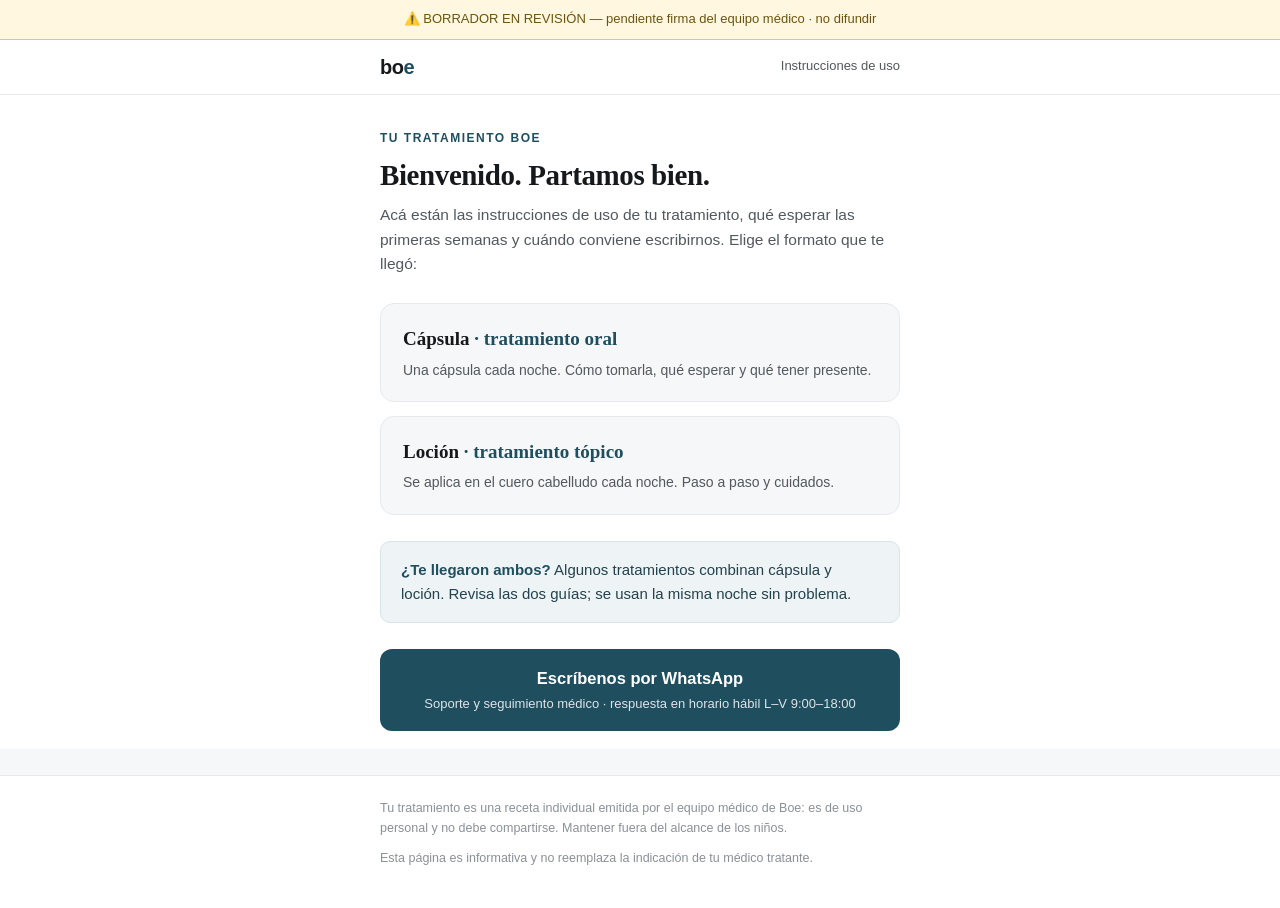
==== instrucciones/index.html @ 443d6fa9 "Instrucciones de uso por producto (oral/tópico) + QRs para etiqueta Páginas mobile-first con instruc" ====
<!DOCTYPE html>
<html lang="es-CL">
<head>
<meta charset="utf-8">
<meta name="viewport" content="width=device-width, initial-scale=1">
<meta name="robots" content="noindex">
<title>Instrucciones de tu tratamiento | boe</title>
<link rel="stylesheet" href="estilo.css">
</head>
<body>
<div class="estado">⚠️ BORRADOR EN REVISIÓN — pendiente firma del equipo médico · no difundir</div>
<div class="topbar"><div class="wrap">
  <div class="logo">bo<span>e</span></div>
  <div class="nav">Instrucciones de uso</div>
</div></div>
<main><div class="wrap">
  <div class="kicker">Tu tratamiento Boe</div>
  <h1>Bienvenido. Partamos bien.</h1>
  <p class="sub">Acá están las instrucciones de uso de tu tratamiento, qué esperar
  las primeras semanas y cuándo conviene escribirnos. Elige el formato que te llegó:</p>

  <div class="selector">
    <a href="oral.html">
      <div class="t">Cápsula <span>· tratamiento oral</span></div>
      <div class="d">Una cápsula cada noche. Cómo tomarla, qué esperar y qué tener presente.</div>
    </a>
    <a href="topico.html">
      <div class="t">Loción <span>· tratamiento tópico</span></div>
      <div class="d">Se aplica en el cuero cabelludo cada noche. Paso a paso y cuidados.</div>
    </a>
  </div>

  <div class="nota"><strong>¿Te llegaron ambos?</strong> Algunos tratamientos combinan
  cápsula y loción. Revisa las dos guías; se usan la misma noche sin problema.</div>

  <a class="cta" href="https://wa.me/56981202897">Escríbenos por WhatsApp
    <small>Soporte y seguimiento médico · respuesta en horario hábil L–V 9:00–18:00</small></a>
</div></main>
<footer><div class="wrap">
  <p>Tu tratamiento es una receta individual emitida por el equipo médico de Boe:
  es de uso personal y no debe compartirse. Mantener fuera del alcance de los niños.</p>
  <p>Esta página es informativa y no reemplaza la indicación de tu médico tratante.</p>
</div></footer>
</body>
</html>
---- instrucciones/estilo.css ----
/* === Instrucciones de uso boe (QR del frasco) · mobile-first ===============
   Deriva del estándar visual del blog (blog/estilo-articulo.css): misma paleta
   y tono médico/editorial sobrio, compactado para leerse en el teléfono con el
   frasco en la mano. ========================================================== */
:root{
  --tinta:#16191c; --gris:#52585e; --suave:#8a9097;
  --linea:#e7e9ec; --fondo:#ffffff; --crema:#f6f7f8;
  --acento:#1f4e5f; --acento-claro:#eef3f5;
  --amarillo:#fff7e0; --amarillo-borde:#e7c66b;
}
*{box-sizing:border-box;}
body{margin:0; background:var(--crema); color:var(--tinta); line-height:1.6;
  font-family:-apple-system,BlinkMacSystemFont,"Segoe UI",Helvetica,Arial,sans-serif;}
.wrap{max-width:560px; margin:0 auto; padding:0 20px;}
.estado{background:var(--amarillo); border-bottom:1px solid var(--amarillo-borde);
  color:#6b5410; font-size:13px; text-align:center; padding:9px 16px;}
.topbar{border-bottom:1px solid var(--linea); background:var(--fondo);}
.topbar .wrap{display:flex; align-items:center; height:54px; justify-content:space-between;}
.logo{font-weight:700; font-size:20px; letter-spacing:-.5px;} .logo span{color:var(--acento);}
.nav{font-size:13px; color:var(--gris);}
main{background:var(--fondo); padding:34px 0 10px;}
.kicker{color:var(--acento); font-weight:700; font-size:12px; text-transform:uppercase;
  letter-spacing:1.5px; margin-bottom:10px;}
h1{font-family:Georgia,"Times New Roman",serif; font-size:29px; line-height:1.2;
  letter-spacing:-.4px; margin:0 0 10px;}
.sub{color:var(--gris); font-size:15.5px; margin:0 0 26px;}
h2{font-family:Georgia,serif; font-size:20px; letter-spacing:-.2px; margin:34px 0 12px;}
p{font-size:16px; margin:0 0 14px;}
.pasos{list-style:none; counter-reset:paso; padding:0; margin:0 0 8px;}
.pasos li{counter-increment:paso; display:flex; gap:14px; align-items:flex-start;
  padding:13px 0; border-bottom:1px solid var(--linea); font-size:16px;}
.pasos li::before{content:counter(paso); flex:0 0 30px; height:30px; border-radius:50%;
  background:var(--acento); color:#fff; font-weight:700; font-size:15px;
  display:flex; align-items:center; justify-content:center; margin-top:1px;}
.pasos li:last-child{border-bottom:none;}
.timeline{display:flex; flex-direction:column; gap:10px; margin:16px 0 6px;}
.timeline .step{background:var(--crema); border:1px solid var(--linea); border-radius:10px; padding:13px 16px;}
.timeline .when{color:var(--acento); font-weight:700; font-size:13.5px; margin-bottom:3px;}
.timeline .what{font-size:14.5px; color:var(--gris);}
.saber{margin:0; padding:0; list-style:none;}
.saber li{padding:11px 0 11px 26px; border-bottom:1px solid var(--linea);
  font-size:15px; color:#2c3035; position:relative;}
.saber li::before{content:"—"; position:absolute; left:2px; color:var(--acento); font-weight:700;}
.saber li:last-child{border-bottom:none;}
.aviso{background:#fff4f2; border:1px solid #e7b7ad; border-radius:10px; padding:16px 20px;
  margin:18px 0; font-size:15px; color:#7a3326;}
.aviso ul{margin:8px 0 0; padding-left:18px;} .aviso li{margin-bottom:9px;}
.aviso strong{color:#66261a;}
.nota{background:var(--acento-claro); border:1px solid #d8e4e8; border-radius:10px;
  padding:16px 20px; margin:22px 0; font-size:15px; color:#22424d;}
.nota strong{color:var(--acento);}
.cta{display:block; text-align:center; background:var(--acento); color:#fff;
  text-decoration:none; font-weight:700; font-size:16.5px; border-radius:12px;
  padding:16px 18px; margin:26px 0 8px;}
.cta small{display:block; font-weight:400; font-size:13px; opacity:.85; margin-top:3px;}
.btn2{display:block; text-align:center; background:var(--fondo); color:var(--acento);
  border:1.5px solid var(--acento); text-decoration:none; font-weight:600; font-size:15px;
  border-radius:12px; padding:13px 18px; margin:10px 0;}
.selector{display:flex; flex-direction:column; gap:14px; margin:26px 0;}
.selector a{display:block; background:var(--crema); border:1.5px solid var(--linea);
  border-radius:14px; padding:20px 22px; text-decoration:none; color:var(--tinta);}
.selector a:active{border-color:var(--acento);}
.selector .t{font-family:Georgia,serif; font-size:19px; font-weight:700; margin-bottom:4px;}
.selector .t span{color:var(--acento);}
.selector .d{font-size:14px; color:var(--gris);}
footer{background:var(--fondo); border-top:1px solid var(--linea); color:var(--suave);
  font-size:12.5px; padding:22px 0 30px; margin-top:26px;}
footer p{font-size:12.5px; margin:0 0 10px;}
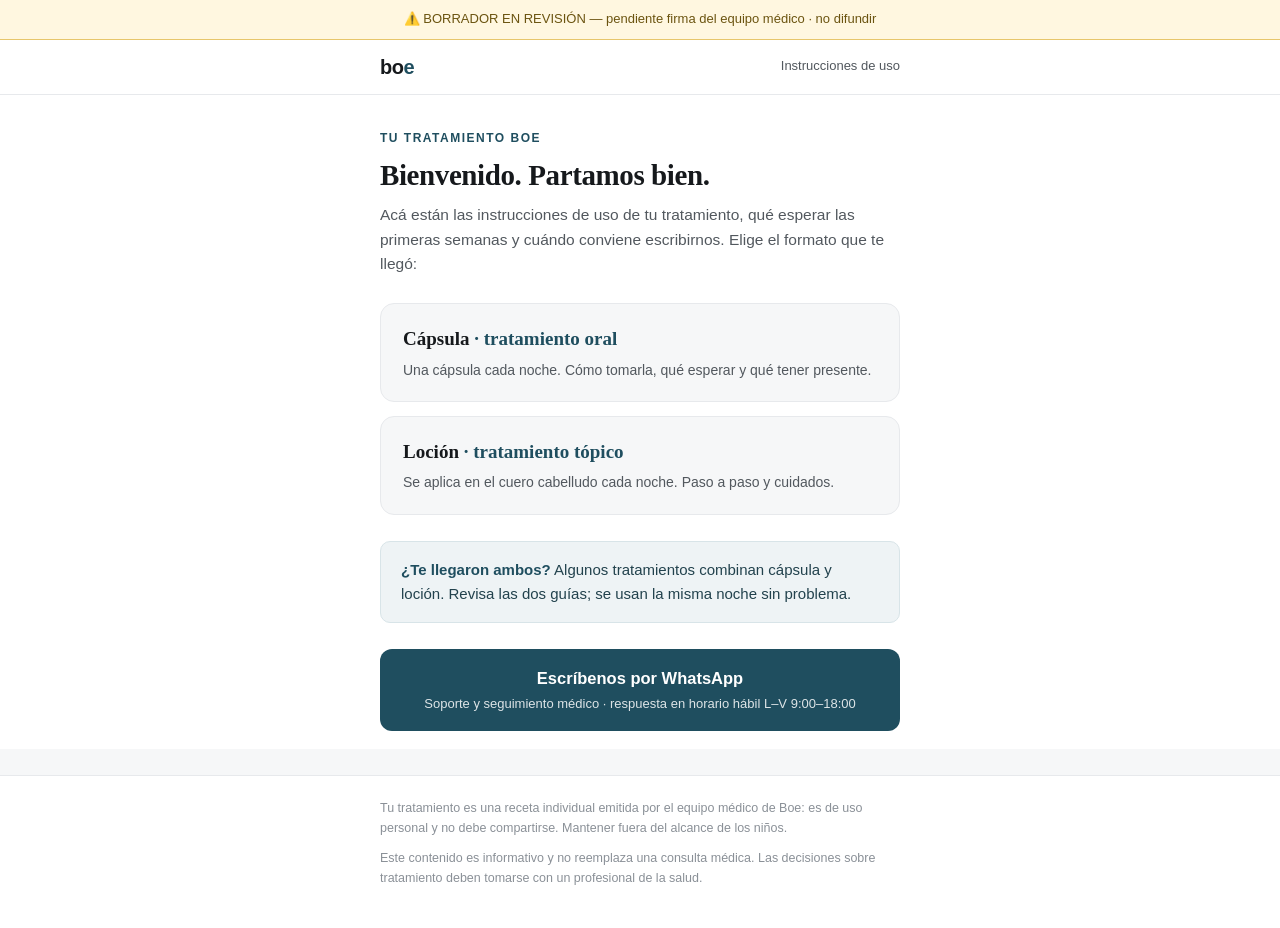
==== commit 2ba055db: "Instrucciones v2: fix Safari iOS + shedding práctico, contraindicaciones y seguimiento - text-size-a" ====
--- a/instrucciones/index.html
+++ b/instrucciones/index.html
@@ -39,7 +39,8 @@
 <footer><div class="wrap">
   <p>Tu tratamiento es una receta individual emitida por el equipo médico de Boe:
   es de uso personal y no debe compartirse. Mantener fuera del alcance de los niños.</p>
-  <p>Esta página es informativa y no reemplaza la indicación de tu médico tratante.</p>
+  <p>Este contenido es informativo y no reemplaza una consulta médica. Las decisiones
+  sobre tratamiento deben tomarse con un profesional de la salud.</p>
 </div></footer>
 </body>
 </html>
--- a/instrucciones/estilo.css
+++ b/instrucciones/estilo.css
@@ -9,6 +9,8 @@
   --amarillo:#fff7e0; --amarillo-borde:#e7c66b;
 }
 *{box-sizing:border-box;}
+:root{color-scheme:light;}
+html{-webkit-text-size-adjust:100%; text-size-adjust:100%;}
 body{margin:0; background:var(--crema); color:var(--tinta); line-height:1.6;
   font-family:-apple-system,BlinkMacSystemFont,"Segoe UI",Helvetica,Arial,sans-serif;}
 .wrap{max-width:560px; margin:0 auto; padding:0 20px;}
@@ -29,9 +31,9 @@
 .pasos{list-style:none; counter-reset:paso; padding:0; margin:0 0 8px;}
 .pasos li{counter-increment:paso; display:flex; gap:14px; align-items:flex-start;
   padding:13px 0; border-bottom:1px solid var(--linea); font-size:16px;}
-.pasos li::before{content:counter(paso); flex:0 0 30px; height:30px; border-radius:50%;
-  background:var(--acento); color:#fff; font-weight:700; font-size:15px;
-  display:flex; align-items:center; justify-content:center; margin-top:1px;}
+.pasos li::before{content:counter(paso); flex:0 0 30px; width:30px; min-width:30px;
+  height:30px; min-height:30px; border-radius:50%; background:var(--acento); color:#fff;
+  font-weight:700; font-size:15px; line-height:30px; text-align:center; margin-top:1px;}
 .pasos li:last-child{border-bottom:none;}
 .timeline{display:flex; flex-direction:column; gap:10px; margin:16px 0 6px;}
 .timeline .step{background:var(--crema); border:1px solid var(--linea); border-radius:10px; padding:13px 16px;}
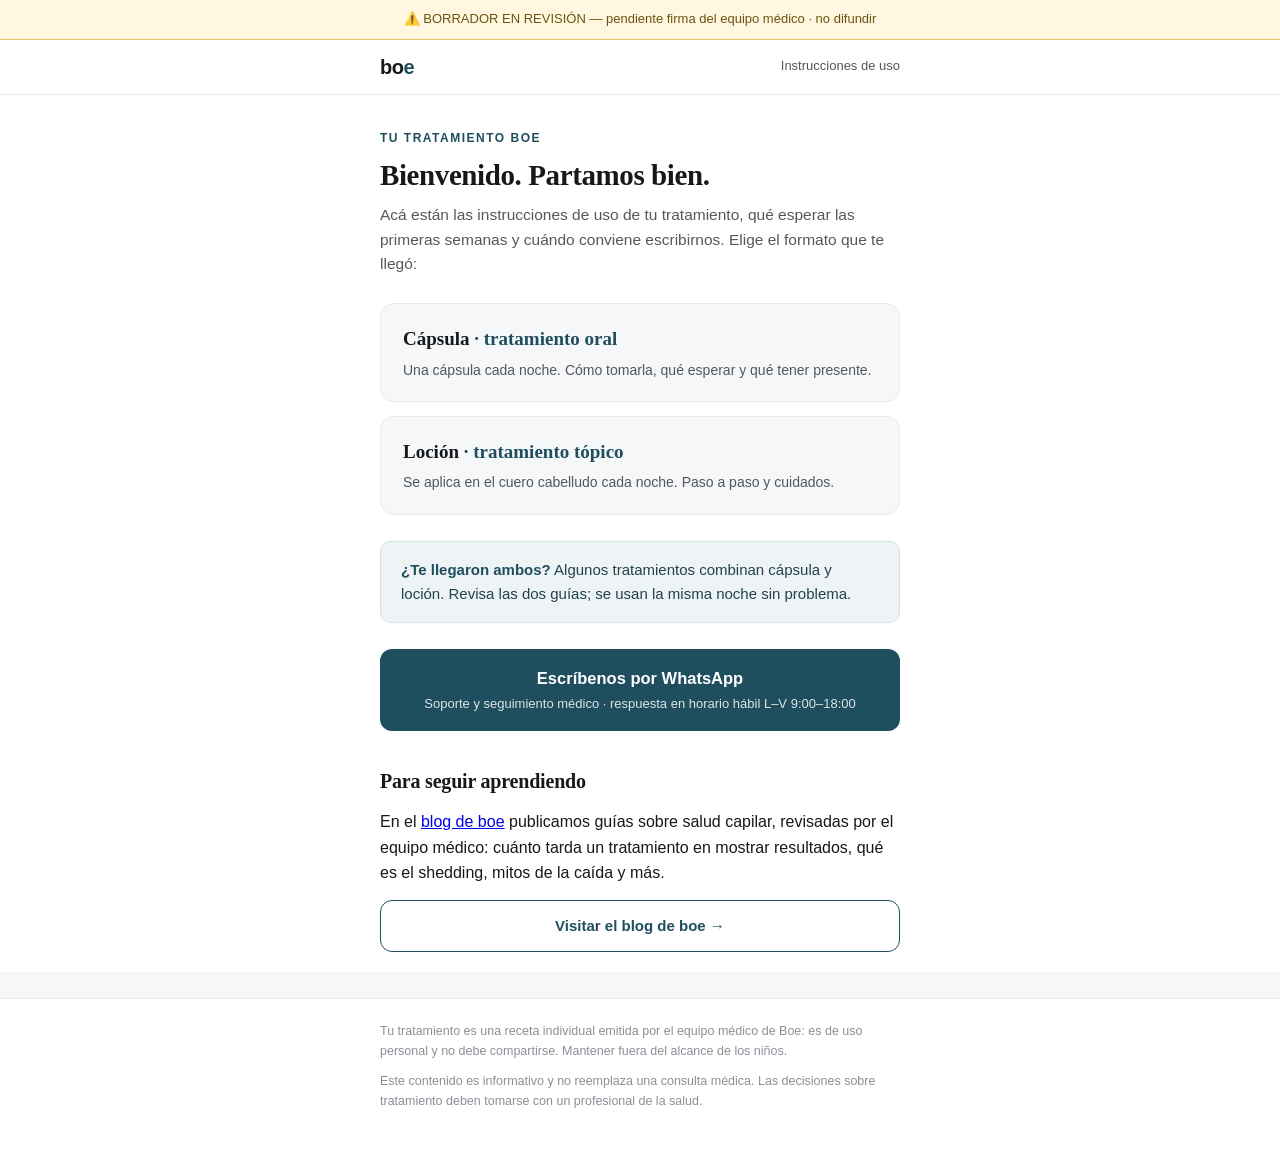
==== commit 5e900f0c: "Instrucciones: sección 'Para seguir aprendiendo' con link al blog de boe Co-Authored-By: Claude Fabl" ====
--- a/instrucciones/index.html
+++ b/instrucciones/index.html
@@ -35,6 +35,12 @@
 
   <a class="cta" href="https://wa.me/56981202897">Escríbenos por WhatsApp
     <small>Soporte y seguimiento médico · respuesta en horario hábil L–V 9:00–18:00</small></a>
+
+  <h2>Para seguir aprendiendo</h2>
+  <p>En el <a href="https://www.boe.cl/blog/">blog de boe</a> publicamos guías sobre salud
+  capilar, revisadas por el equipo médico: cuánto tarda un tratamiento en mostrar
+  resultados, qué es el shedding, mitos de la caída y más.</p>
+  <a class="btn2" href="https://www.boe.cl/blog/">Visitar el blog de boe →</a>
 </div></main>
 <footer><div class="wrap">
   <p>Tu tratamiento es una receta individual emitida por el equipo médico de Boe:
--- a/instrucciones/estilo.css
+++ b/instrucciones/estilo.css
@@ -29,11 +29,11 @@
 h2{font-family:Georgia,serif; font-size:20px; letter-spacing:-.2px; margin:34px 0 12px;}
 p{font-size:16px; margin:0 0 14px;}
 .pasos{list-style:none; counter-reset:paso; padding:0; margin:0 0 8px;}
-.pasos li{counter-increment:paso; display:flex; gap:14px; align-items:flex-start;
-  padding:13px 0; border-bottom:1px solid var(--linea); font-size:16px;}
-.pasos li::before{content:counter(paso); flex:0 0 30px; width:30px; min-width:30px;
-  height:30px; min-height:30px; border-radius:50%; background:var(--acento); color:#fff;
-  font-weight:700; font-size:15px; line-height:30px; text-align:center; margin-top:1px;}
+.pasos li{counter-increment:paso; position:relative; padding:14px 0 14px 46px;
+  border-bottom:1px solid var(--linea); font-size:16px;}
+.pasos li::before{content:counter(paso); position:absolute; left:0; top:13px;
+  width:30px; height:30px; border-radius:50%; background:var(--acento); color:#fff;
+  font-weight:700; font-size:15px; line-height:30px; text-align:center;}
 .pasos li:last-child{border-bottom:none;}
 .timeline{display:flex; flex-direction:column; gap:10px; margin:16px 0 6px;}
 .timeline .step{background:var(--crema); border:1px solid var(--linea); border-radius:10px; padding:13px 16px;}
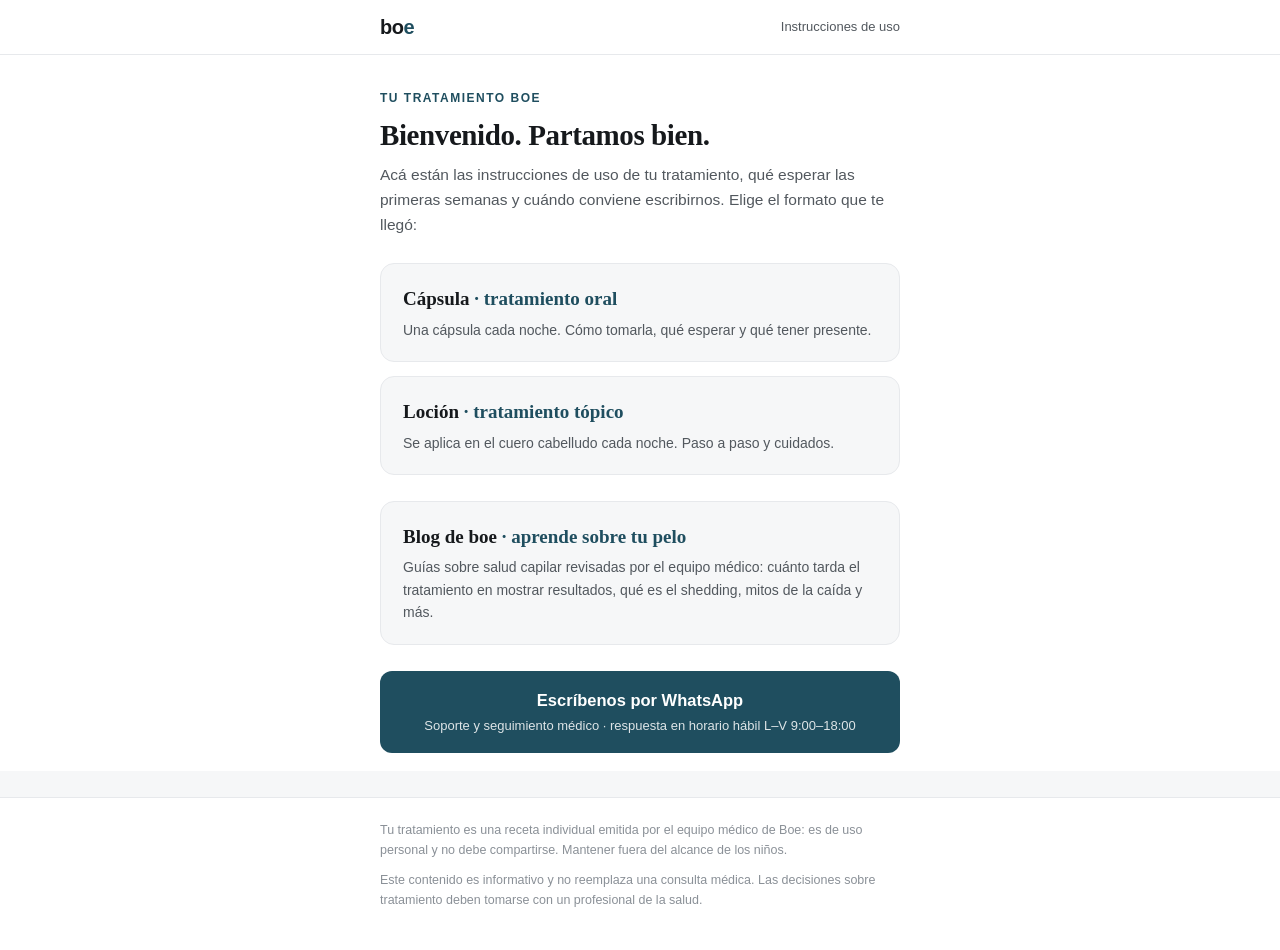
==== commit 8eb561b5: "Instrucciones: card del blog en el selector del índice; quitar banner de borrador Co-Authored-By: Cl" ====
--- a/instrucciones/index.html
+++ b/instrucciones/index.html
@@ -8,7 +8,6 @@
 <link rel="stylesheet" href="estilo.css">
 </head>
 <body>
-<div class="estado">⚠️ BORRADOR EN REVISIÓN — pendiente firma del equipo médico · no difundir</div>
 <div class="topbar"><div class="wrap">
   <div class="logo">bo<span>e</span></div>
   <div class="nav">Instrucciones de uso</div>
@@ -30,17 +29,16 @@
     </a>
   </div>
 
-  <div class="nota"><strong>¿Te llegaron ambos?</strong> Algunos tratamientos combinan
-  cápsula y loción. Revisa las dos guías; se usan la misma noche sin problema.</div>
+  <div class="selector">
+    <a href="https://www.boe.cl/blog/">
+      <div class="t">Blog de boe <span>· aprende sobre tu pelo</span></div>
+      <div class="d">Guías sobre salud capilar revisadas por el equipo médico: cuánto tarda
+      el tratamiento en mostrar resultados, qué es el shedding, mitos de la caída y más.</div>
+    </a>
+  </div>
 
   <a class="cta" href="https://wa.me/56981202897">Escríbenos por WhatsApp
     <small>Soporte y seguimiento médico · respuesta en horario hábil L–V 9:00–18:00</small></a>
-
-  <h2>Para seguir aprendiendo</h2>
-  <p>En el <a href="https://www.boe.cl/blog/">blog de boe</a> publicamos guías sobre salud
-  capilar, revisadas por el equipo médico: cuánto tarda un tratamiento en mostrar
-  resultados, qué es el shedding, mitos de la caída y más.</p>
-  <a class="btn2" href="https://www.boe.cl/blog/">Visitar el blog de boe →</a>
 </div></main>
 <footer><div class="wrap">
   <p>Tu tratamiento es una receta individual emitida por el equipo médico de Boe:
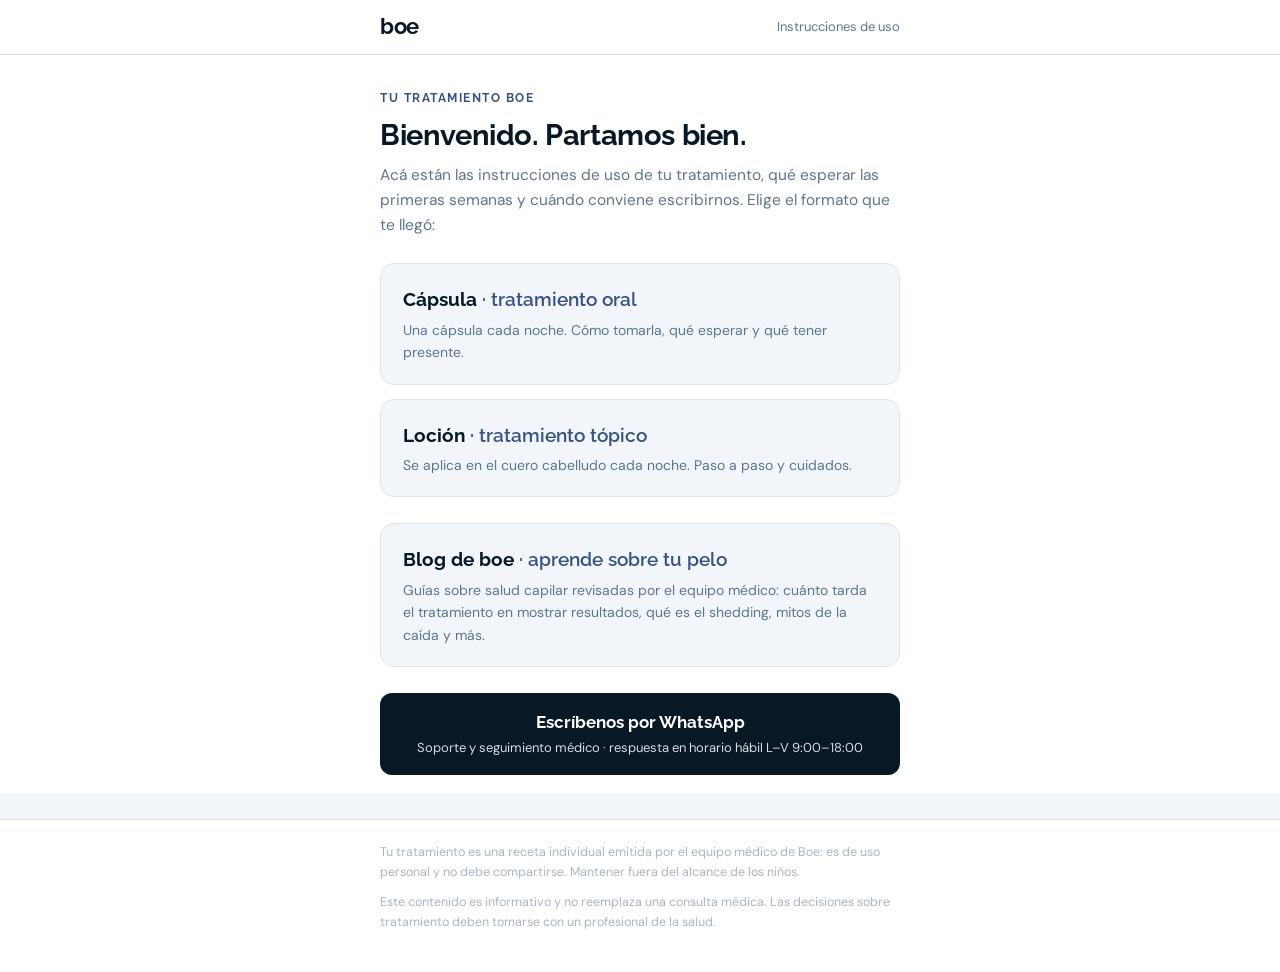
==== commit 414cd5dc: "Instrucciones: re-skin al brandbook 2026 (Raleway+DM Sans, paleta navy/sky) Co-Authored-By: Claude O" ====
--- a/instrucciones/index.html
+++ b/instrucciones/index.html
@@ -5,6 +5,8 @@
 <meta name="viewport" content="width=device-width, initial-scale=1">
 <meta name="robots" content="noindex">
 <title>Instrucciones de tu tratamiento | boe</title>
+<link rel="preconnect" href="https://fonts.googleapis.com">
+<link rel="preconnect" href="https://fonts.gstatic.com" crossorigin>
 <link rel="stylesheet" href="estilo.css">
 </head>
 <body>
--- a/instrucciones/estilo.css
+++ b/instrucciones/estilo.css
@@ -1,69 +1,79 @@
 /* === Instrucciones de uso boe (QR del frasco) · mobile-first ===============
-   Deriva del estándar visual del blog (blog/estilo-articulo.css): misma paleta
-   y tono médico/editorial sobrio, compactado para leerse en el teléfono con el
-   frasco en la mano. ========================================================== */
+   Alineado al BRANDBOOK 2026 y a boe.cl: tipografías Raleway (títulos) + DM Sans
+   (texto), paleta azul (navy #081825 / sky #789ACA / blanco). Tono calmo, editorial
+   y profesional. Compactado para leerse en el teléfono con el frasco en la mano.
+   ========================================================================== */
+@import url('https://fonts.googleapis.com/css2?family=Raleway:wght@500;600;700&family=DM+Sans:wght@400;500;700&display=swap');
 :root{
-  --tinta:#16191c; --gris:#52585e; --suave:#8a9097;
-  --linea:#e7e9ec; --fondo:#ffffff; --crema:#f6f7f8;
-  --acento:#1f4e5f; --acento-claro:#eef3f5;
+  /* marca */
+  --navy:#081825; --sky:#789aca; --blue:#365285; --blue-700:#2a4359;
+  /* semánticos */
+  --tinta:#081825; --texto:#1a2f40; --gris:#5d768f; --suave:#a7b6c7;
+  --linea:#e2e2e1; --fondo:#ffffff; --crema:#f2f6fb;
+  --acento:#365285; --acento-fuerte:#081825; --acento-claro:#e3ecf7;
   --amarillo:#fff7e0; --amarillo-borde:#e7c66b;
+  --tit:"Raleway",-apple-system,BlinkMacSystemFont,"Segoe UI",Helvetica,Arial,sans-serif;
+  --cuerpo:"DM Sans",-apple-system,BlinkMacSystemFont,"Segoe UI",Helvetica,Arial,sans-serif;
 }
 *{box-sizing:border-box;}
 :root{color-scheme:light;}
 html{-webkit-text-size-adjust:100%; text-size-adjust:100%;}
-body{margin:0; background:var(--crema); color:var(--tinta); line-height:1.6;
-  font-family:-apple-system,BlinkMacSystemFont,"Segoe UI",Helvetica,Arial,sans-serif;}
+body{margin:0; background:var(--crema); color:var(--texto); line-height:1.6;
+  font-family:var(--cuerpo); -webkit-font-smoothing:antialiased;}
 .wrap{max-width:560px; margin:0 auto; padding:0 20px;}
 .estado{background:var(--amarillo); border-bottom:1px solid var(--amarillo-borde);
   color:#6b5410; font-size:13px; text-align:center; padding:9px 16px;}
 .topbar{border-bottom:1px solid var(--linea); background:var(--fondo);}
 .topbar .wrap{display:flex; align-items:center; height:54px; justify-content:space-between;}
-.logo{font-weight:700; font-size:20px; letter-spacing:-.5px;} .logo span{color:var(--acento);}
+.logo{font-family:var(--tit); font-weight:700; font-size:22px; letter-spacing:-.5px;
+  color:var(--navy);} .logo span{color:var(--navy);}
 .nav{font-size:13px; color:var(--gris);}
 main{background:var(--fondo); padding:34px 0 10px;}
 .kicker{color:var(--acento); font-weight:700; font-size:12px; text-transform:uppercase;
-  letter-spacing:1.5px; margin-bottom:10px;}
-h1{font-family:Georgia,"Times New Roman",serif; font-size:29px; line-height:1.2;
-  letter-spacing:-.4px; margin:0 0 10px;}
+  letter-spacing:1.5px; margin-bottom:10px; font-family:var(--tit);}
+h1{font-family:var(--tit); font-weight:700; font-size:29px; line-height:1.2;
+  letter-spacing:-.4px; margin:0 0 10px; color:var(--tinta);}
 .sub{color:var(--gris); font-size:15.5px; margin:0 0 26px;}
-h2{font-family:Georgia,serif; font-size:20px; letter-spacing:-.2px; margin:34px 0 12px;}
+h2{font-family:var(--tit); font-weight:600; font-size:20px; letter-spacing:-.2px;
+  margin:34px 0 12px; color:var(--tinta);}
 p{font-size:16px; margin:0 0 14px;}
+a{color:var(--acento);}
 .pasos{list-style:none; counter-reset:paso; padding:0; margin:0 0 8px;}
 .pasos li{counter-increment:paso; position:relative; padding:14px 0 14px 46px;
   border-bottom:1px solid var(--linea); font-size:16px;}
 .pasos li::before{content:counter(paso); position:absolute; left:0; top:13px;
-  width:30px; height:30px; border-radius:50%; background:var(--acento); color:#fff;
-  font-weight:700; font-size:15px; line-height:30px; text-align:center;}
+  width:30px; height:30px; border-radius:50%; background:var(--acento-fuerte); color:#fff;
+  font-family:var(--tit); font-weight:700; font-size:15px; line-height:30px; text-align:center;}
 .pasos li:last-child{border-bottom:none;}
 .timeline{display:flex; flex-direction:column; gap:10px; margin:16px 0 6px;}
 .timeline .step{background:var(--crema); border:1px solid var(--linea); border-radius:10px; padding:13px 16px;}
-.timeline .when{color:var(--acento); font-weight:700; font-size:13.5px; margin-bottom:3px;}
+.timeline .when{color:var(--acento); font-weight:700; font-size:13.5px; margin-bottom:3px; font-family:var(--tit);}
 .timeline .what{font-size:14.5px; color:var(--gris);}
 .saber{margin:0; padding:0; list-style:none;}
 .saber li{padding:11px 0 11px 26px; border-bottom:1px solid var(--linea);
-  font-size:15px; color:#2c3035; position:relative;}
-.saber li::before{content:"—"; position:absolute; left:2px; color:var(--acento); font-weight:700;}
+  font-size:15px; color:var(--texto); position:relative;}
+.saber li::before{content:"—"; position:absolute; left:2px; color:var(--sky); font-weight:700;}
 .saber li:last-child{border-bottom:none;}
 .aviso{background:#fff4f2; border:1px solid #e7b7ad; border-radius:10px; padding:16px 20px;
   margin:18px 0; font-size:15px; color:#7a3326;}
 .aviso ul{margin:8px 0 0; padding-left:18px;} .aviso li{margin-bottom:9px;}
 .aviso strong{color:#66261a;}
-.nota{background:var(--acento-claro); border:1px solid #d8e4e8; border-radius:10px;
-  padding:16px 20px; margin:22px 0; font-size:15px; color:#22424d;}
+.nota{background:var(--acento-claro); border:1px solid #c9d9ef; border-radius:10px;
+  padding:16px 20px; margin:22px 0; font-size:15px; color:var(--blue-700);}
 .nota strong{color:var(--acento);}
-.cta{display:block; text-align:center; background:var(--acento); color:#fff;
+.cta{display:block; text-align:center; background:var(--acento-fuerte); color:#fff;
   text-decoration:none; font-weight:700; font-size:16.5px; border-radius:12px;
-  padding:16px 18px; margin:26px 0 8px;}
-.cta small{display:block; font-weight:400; font-size:13px; opacity:.85; margin-top:3px;}
+  padding:16px 18px; margin:26px 0 8px; font-family:var(--tit);}
+.cta small{display:block; font-weight:400; font-size:13px; opacity:.85; margin-top:3px; font-family:var(--cuerpo);}
 .btn2{display:block; text-align:center; background:var(--fondo); color:var(--acento);
   border:1.5px solid var(--acento); text-decoration:none; font-weight:600; font-size:15px;
-  border-radius:12px; padding:13px 18px; margin:10px 0;}
+  border-radius:12px; padding:13px 18px; margin:10px 0; font-family:var(--tit);}
 .selector{display:flex; flex-direction:column; gap:14px; margin:26px 0;}
 .selector a{display:block; background:var(--crema); border:1.5px solid var(--linea);
   border-radius:14px; padding:20px 22px; text-decoration:none; color:var(--tinta);}
 .selector a:active{border-color:var(--acento);}
-.selector .t{font-family:Georgia,serif; font-size:19px; font-weight:700; margin-bottom:4px;}
-.selector .t span{color:var(--acento);}
+.selector .t{font-family:var(--tit); font-size:19px; font-weight:700; margin-bottom:4px; color:var(--tinta);}
+.selector .t span{color:var(--acento); font-weight:600;}
 .selector .d{font-size:14px; color:var(--gris);}
 footer{background:var(--fondo); border-top:1px solid var(--linea); color:var(--suave);
   font-size:12.5px; padding:22px 0 30px; margin-top:26px;}
